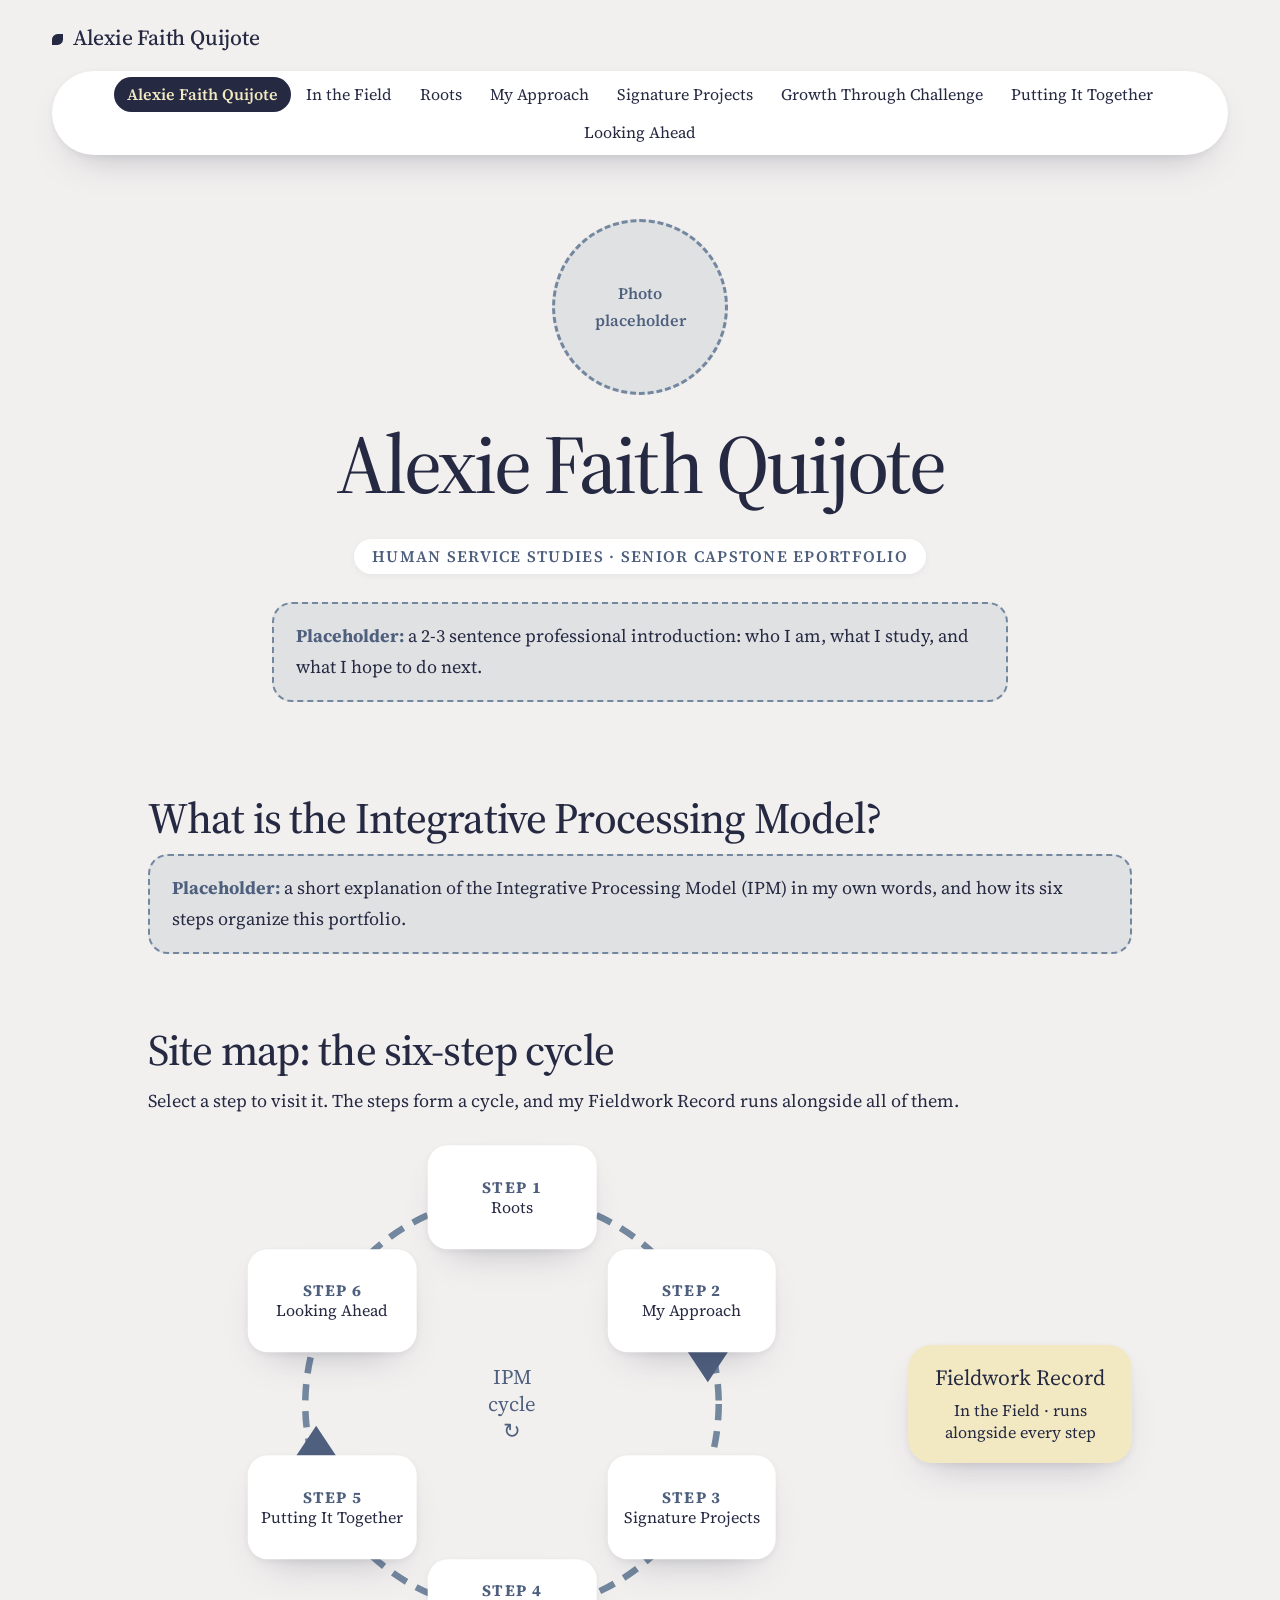
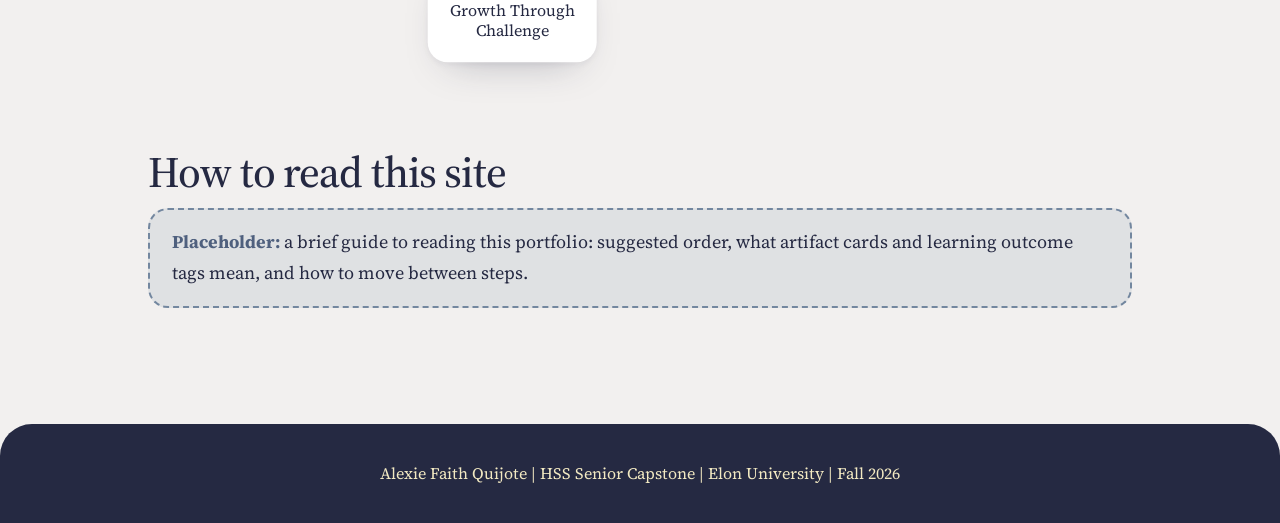
==== index.html @ 91ec7f95 "Add midterm shell for HSS capstone ePortfolio Eight pages with shared nav/footer, placeholders, arti" ====
<!DOCTYPE html>
<html lang="en">
<head>
  <meta charset="utf-8">
  <meta name="viewport" content="width=device-width, initial-scale=1">
  <title>Alexie Faith Quijote</title>
  <meta name="description" content="Senior capstone ePortfolio for Human Service Studies, Elon University.">
  <link rel="preconnect" href="https://fonts.googleapis.com">
  <link rel="preconnect" href="https://fonts.gstatic.com" crossorigin>
  <link href="https://fonts.googleapis.com/css2?family=Source+Serif+4:ital,wght@0,400;0,500;0,600;1,400&amp;display=swap" rel="stylesheet">
  <link rel="stylesheet" href="style.css">
  <script src="script.js"></script>
</head>
<body>
  <a class="skip-link" href="#main">Skip to main content</a>
  <header class="site-header">
    <div class="header-inner">
      <a class="site-name" href="index.html">Alexie Faith Quijote</a>
      <button class="menu-toggle" type="button" aria-expanded="false" aria-controls="main-nav">Menu</button>
      <nav class="main-nav" id="main-nav" aria-label="Main">
        <ul>
        <li><a href="index.html" aria-current="page">Alexie Faith Quijote</a></li>
        <li><a href="fieldwork.html">In the Field</a></li>
        <li><a href="gathering.html">Roots</a></li>
        <li><a href="reflecting.html">My Approach</a></li>
        <li><a href="knowledge.html">Signature Projects</a></li>
        <li><a href="dissonance.html">Growth Through Challenge</a></li>
        <li><a href="learning.html">Putting It Together</a></li>
        <li><a href="plan.html">Looking Ahead</a></li>
        </ul>
      </nav>
    </div>
  </header>

  <main id="main">

  <section class="hero" aria-label="Introduction">
    <div class="photo-placeholder" role="img" aria-label="Placeholder for a professional photo of Alexie Faith Quijote">Photo placeholder</div>
    <div>
      <h1>Alexie Faith Quijote</h1>
      <p class="step-label">Human Service Studies &middot; Senior Capstone ePortfolio</p>
      <div class="placeholder">
  <p><strong>Placeholder:</strong> a 2-3 sentence professional introduction: who I am, what I study, and what I hope to do next.</p>
</div>
    </div>
  </section>

  <section>
    <h2>What is the Integrative Processing Model?</h2>
    <div class="placeholder">
  <p><strong>Placeholder:</strong> a short explanation of the Integrative Processing Model (IPM) in my own words, and how its six steps organize this portfolio.</p>
</div>
  </section>

  <section>
    <h2>Site map: the six-step cycle</h2>
    <p>Select a step to visit it. The steps form a cycle, and my Fieldwork Record runs alongside all of them.</p>
    <div class="sitemap">
      <div class="cycle">
        <svg class="cycle-ring" viewBox="0 0 100 100" aria-hidden="true" focusable="false">
          <circle cx="50" cy="50" r="38" fill="none" stroke="#73879F" stroke-width="1.2" stroke-dasharray="3 2"/>
          <polygon points="86,46 90,40 82,40" fill="#4F607E"/>
          <polygon points="46,88 40,84 40,92" fill="#4F607E" transform="rotate(0)"/>
          <polygon points="14,54 10,60 18,60" fill="#4F607E"/>
        </svg>
        <div class="cycle-center">IPM<br>cycle<br>&#8635;</div>
        <a class="cycle-node n1" href="gathering.html"><b>Step 1</b>Roots</a>
        <a class="cycle-node n2" href="reflecting.html"><b>Step 2</b>My Approach</a>
        <a class="cycle-node n3" href="knowledge.html"><b>Step 3</b>Signature Projects</a>
        <a class="cycle-node n4" href="dissonance.html"><b>Step 4</b>Growth Through Challenge</a>
        <a class="cycle-node n5" href="learning.html"><b>Step 5</b>Putting It Together</a>
        <a class="cycle-node n6" href="plan.html"><b>Step 6</b>Looking Ahead</a>
      </div>
      <a class="fieldwork-node" href="fieldwork.html">Fieldwork Record<span>In the Field &middot; runs alongside every step</span></a>
    </div>
  </section>

  <section>
    <h2>How to read this site</h2>
    <div class="placeholder">
  <p><strong>Placeholder:</strong> a brief guide to reading this portfolio: suggested order, what artifact cards and learning outcome tags mean, and how to move between steps.</p>
</div>
  </section>


  </main>

  <footer class="site-footer">
    <p>Alexie Faith Quijote | HSS Senior Capstone | Elon University | Fall 2026</p>
  </footer>
</body>
</html>
---- style.css ----
/* Alexie Faith Quijote | HSS Senior Capstone ePortfolio
   One shared stylesheet. Palette: navy #252942, cream #F2E9C2, sky #73879F,
   slate #4F607E, paper #F2F0EF. Sky is for borders/decoration only (low text contrast).
   Look: quiet editorial. Big soft serif headlines, lots of air, floating white cards. */

:root {
  --navy: #252942;
  --cream: #F2E9C2;
  --sky: #73879F;
  --slate: #4F607E;
  --paper: #F2F0EF;
  --white: #FFFFFF;
  --muted: rgba(115, 135, 159, 0.14);
  --shadow: 0 18px 40px -22px rgba(37, 41, 66, 0.35), 0 2px 6px rgba(37, 41, 66, 0.06);
  --heading-font: "Source Serif 4", Georgia, "Times New Roman", serif;
  --sub-font: "Source Serif 4", Georgia, "Times New Roman", serif;
  --body-font: "Source Serif 4", Georgia, "Times New Roman", serif;
  --max: 64rem;
  --wide: 76rem;
}

*, *::before, *::after { box-sizing: border-box; }

html { font-size: 100%; -webkit-text-size-adjust: 100%; }

body {
  margin: 0;
  background: var(--paper);
  color: var(--navy);
  font-family: var(--body-font);
  font-size: 1.125rem; /* 18px */
  line-height: 1.7;
  min-height: 100vh;
  display: flex;
  flex-direction: column;
}

h1, h2, h3 {
  font-family: var(--heading-font);
  font-weight: 500;
  line-height: 1.1;
  letter-spacing: -0.02em;
  color: var(--navy);
  margin: 0 0 0.75rem;
}
h1 { font-size: clamp(2.6rem, 8vw, 5.2rem); letter-spacing: -0.035em; }
h2 { font-size: clamp(1.9rem, 4.5vw, 2.7rem); margin-top: 4.5rem; }
h3 { font-size: 1.45rem; letter-spacing: -0.01em; }
p { margin: 0 0 1rem; }
a { color: var(--slate); text-underline-offset: 0.2em; }
a:hover { color: var(--navy); }

/* Keyboard focus */
:focus-visible {
  outline: 3px solid var(--navy);
  outline-offset: 3px;
  border-radius: 6px;
}
.site-footer :focus-visible { outline-color: var(--cream); }

.skip-link {
  position: absolute;
  left: 1rem;
  top: -4rem;
  background: var(--navy);
  color: var(--cream);
  padding: 0.6rem 1rem;
  border-radius: 999px;
  z-index: 100;
  font-weight: 600;
}
.skip-link:focus { top: 0.75rem; }

/* ---------- Header & nav ---------- */
.site-header { background: var(--paper); }
.header-inner {
  max-width: var(--wide);
  margin: 0 auto;
  padding: 1.25rem 1.25rem 0.5rem;
  display: flex;
  flex-wrap: wrap;
  align-items: center;
  justify-content: space-between;
  gap: 0.9rem;
}
.site-name {
  font-family: var(--heading-font);
  font-size: 1.35rem;
  font-weight: 500;
  letter-spacing: -0.01em;
  color: var(--navy);
  text-decoration: none;
}
.site-name::before {
  content: "";
  display: inline-block;
  width: 0.7rem;
  height: 0.7rem;
  margin-right: 0.6rem;
  background: var(--navy);
  border-radius: 50% 0 50% 0;
}
.site-name:hover { color: var(--slate); }

.menu-toggle { display: none; }

.main-nav { flex-basis: 100%; display: flex; justify-content: center; }
.main-nav ul {
  list-style: none;
  margin: 0;
  padding: 0.35rem;
  display: flex;
  flex-wrap: wrap;
  justify-content: center;
  gap: 0.15rem;
  background: var(--white);
  border-radius: 999px;
  box-shadow: var(--shadow);
}
.main-nav a {
  display: block;
  padding: 0.4rem 0.8rem;
  color: var(--navy);
  text-decoration: none;
  font-size: 1rem;
  line-height: 1.4;
  border-radius: 999px;
}
.main-nav a:hover { background: var(--muted); }
.main-nav a[aria-current="page"] {
  background: var(--navy);
  color: var(--cream);
  font-weight: 600;
}

/* Collapse nav behind a Menu button (only when JS is available to open it) */
@media (max-width: 75rem) {
  .main-nav ul { border-radius: 22px; }
  .js .header-inner { flex-wrap: wrap; }
  .js .menu-toggle {
    display: inline-block;
    background: var(--white);
    color: var(--navy);
    border: 0;
    border-radius: 999px;
    box-shadow: var(--shadow);
    padding: 0.5rem 1.2rem;
    font: inherit;
    font-size: 1rem;
    font-weight: 600;
    cursor: pointer;
  }
  .js .main-nav { display: none; }
  .js .main-nav.nav-open { display: block; }
  .js .main-nav ul { flex-direction: column; flex-wrap: nowrap; padding: 0.5rem; }
  .js .main-nav a { border-radius: 14px; padding: 0.7rem 1rem; }
}

/* ---------- Layout ---------- */
main {
  flex: 1;
  width: 100%;
  max-width: var(--max);
  margin: 0 auto;
  padding: 2.5rem 1.25rem 4rem;
}
.page-head {
  text-align: center;
  max-width: 50rem;
  margin: 2.5rem auto 3rem;
}
.step-label {
  display: inline-block;
  font-family: var(--sub-font);
  font-size: 1rem;
  font-weight: 600;
  letter-spacing: 0.08em;
  text-transform: uppercase;
  color: var(--slate);
  background: var(--white);
  border-radius: 999px;
  box-shadow: var(--shadow);
  padding: 0.35rem 1.1rem;
  margin: 1.25rem 0 0;
  line-height: 1.5;
}

.site-footer {
  background: var(--navy);
  color: var(--cream);
  text-align: center;
  padding: 2.25rem 1.25rem;
  font-size: 1rem;
  border-radius: 32px 32px 0 0;
  margin-top: 2rem;
}
.site-footer p { margin: 0; }

/* ---------- Reusable pieces ---------- */

/* Placeholder box */
.placeholder {
  border: 2px dashed var(--sky);
  background: var(--muted);
  border-radius: 20px;
  padding: 1.1rem 1.4rem;
  margin: 0 0 1.25rem;
}
.placeholder p:last-child { margin-bottom: 0; }
.placeholder strong { color: var(--slate); }

/* Learning outcome tag */
.lo-tag {
  display: inline-block;
  background: var(--navy);
  color: var(--cream);
  border-radius: 999px;
  padding: 0.2rem 0.9rem;
  font-size: 1rem;
  font-weight: 600;
  line-height: 1.5;
}

/* Artifact card */
.artifact-card {
  background: var(--white);
  border-radius: 24px;
  box-shadow: var(--shadow);
  padding: 1.6rem 1.75rem 1.9rem;
  margin: 0 0 1.5rem;
}
.artifact-card h3 { margin-bottom: 0.6rem; }
.artifact-card dl { margin: 0; }
.artifact-card dt {
  font-family: var(--sub-font);
  font-size: 1rem;
  font-weight: 600;
  letter-spacing: 0.08em;
  text-transform: uppercase;
  color: var(--slate);
  margin-top: 1.1rem;
}
.artifact-card dd { margin: 0.2rem 0 0; }

/* Early vs. late side-by-side pair */
.pair {
  display: grid;
  grid-template-columns: 1fr;
  gap: 1.5rem;
}
.pair .artifact-card { margin-bottom: 0; }
.pair-label {
  font-family: var(--heading-font);
  font-size: 1.3rem;
  margin: 0 0 0.6rem;
  color: var(--slate);
}
@media (min-width: 48rem) {
  .pair { grid-template-columns: 1fr 1fr; }
}

/* ---------- Buttons ---------- */
.btn {
  display: inline-block;
  background: var(--navy);
  color: var(--cream);
  padding: 0.8rem 1.7rem;
  border-radius: 999px;
  text-decoration: none;
  font-weight: 600;
  box-shadow: var(--shadow);
}
.btn:hover { background: var(--slate); color: var(--white); }

/* ---------- Previous / next ---------- */
.step-nav {
  display: flex;
  flex-wrap: wrap;
  justify-content: space-between;
  gap: 1rem;
  margin-top: 5rem;
}
.step-nav a {
  display: inline-block;
  padding: 0.9rem 1.5rem;
  background: var(--white);
  border-radius: 24px;
  box-shadow: var(--shadow);
  color: var(--navy);
  text-decoration: none;
  font-weight: 600;
  line-height: 1.4;
}
.step-nav a small { font-weight: 400; font-size: 1rem; color: var(--slate); }
.step-nav a:hover { background: var(--navy); color: var(--cream); }
.step-nav a:hover small { color: var(--cream); }
.step-nav .next { margin-left: auto; text-align: right; }

/* ---------- Timeline (gathering.html) ---------- */
.timeline {
  list-style: none;
  margin: 0 0 1.5rem;
  padding: 0 0 0 2.4rem;
  position: relative;
}
.timeline::before {
  content: "";
  position: absolute;
  left: 0.55rem;
  top: 0.6rem;
  bottom: 0.6rem;
  width: 3px;
  background: var(--sky);
  border-radius: 2px;
}
.timeline li { position: relative; margin-bottom: 1.5rem; }
.timeline li::before {
  content: "";
  position: absolute;
  left: -2.3rem;
  top: 0.35rem;
  width: 1.2rem;
  height: 1.2rem;
  background: var(--paper);
  border: 4px solid var(--navy);
  border-radius: 50%;
}
.timeline h3 { margin-bottom: 0.3rem; }

/* ---------- Table (fieldwork.html) ---------- */
.table-scroll {
  overflow-x: auto;
  background: var(--white);
  border-radius: 24px;
  box-shadow: var(--shadow);
  margin-bottom: 1.5rem;
}
.table-scroll table {
  width: 100%;
  min-width: 52rem;
  border-collapse: collapse;
}
.table-scroll caption {
  text-align: left;
  padding: 1rem 1.25rem;
  font-weight: 600;
  color: var(--slate);
}
.table-scroll th,
.table-scroll td {
  border-top: 1px solid rgba(115, 135, 159, 0.45);
  padding: 0.8rem 1rem;
  text-align: left;
  vertical-align: top;
}
.table-scroll thead th {
  background: var(--navy);
  color: var(--cream);
  border-top: 0;
  font-weight: 600;
}
.table-scroll tbody td { height: 3.75rem; }
.table-scroll tfoot th,
.table-scroll tfoot td { background: var(--muted); }
.scroll-hint { font-size: 1rem; color: var(--slate); margin: 0 0 0.75rem; }

/* ---------- Home page ---------- */
.hero {
  display: grid;
  grid-template-columns: 1fr;
  justify-items: center;
  text-align: center;
  gap: 1.5rem;
  max-width: 46rem;
  margin: 1rem auto 0;
}
.hero .step-label { margin-top: 1rem; }
.photo-placeholder {
  width: 11rem;
  height: 11rem;
  border-radius: 50%;
  border: 3px dashed var(--sky);
  background: var(--muted);
  display: flex;
  align-items: center;
  justify-content: center;
  text-align: center;
  padding: 1rem;
  font-size: 1rem;
  color: var(--slate);
  font-weight: 600;
}
.hero .placeholder { text-align: left; margin-top: 1.75rem; }

.sitemap { display: grid; gap: 2rem; align-items: center; }
@media (min-width: 48rem) {
  .sitemap { grid-template-columns: 1fr 14rem; }
}
.cycle {
  position: relative;
  width: 100%;
  max-width: 34rem;
  aspect-ratio: 1 / 1;
  margin: 0 auto;
}
.cycle-ring {
  position: absolute;
  inset: 0;
  width: 100%;
  height: 100%;
}
.cycle-center {
  position: absolute;
  left: 50%;
  top: 50%;
  transform: translate(-50%, -50%);
  text-align: center;
  font-family: var(--heading-font);
  font-size: 1.3rem;
  color: var(--slate);
  line-height: 1.3;
}
.cycle-node {
  position: absolute;
  width: 31%;
  min-height: 19%;
  transform: translate(-50%, -50%);
  display: flex;
  flex-direction: column;
  align-items: center;
  justify-content: center;
  text-align: center;
  background: var(--white);
  color: var(--navy);
  text-decoration: none;
  border-radius: 20px;
  box-shadow: var(--shadow);
  padding: 0.35rem 0.5rem;
  font-size: 1rem;
  line-height: 1.25;
}
.cycle-node b {
  font-size: 1rem;
  letter-spacing: 0.08em;
  text-transform: uppercase;
  color: var(--slate);
}
.cycle-node:hover { background: var(--navy); color: var(--cream); }
.cycle-node:hover b { color: var(--cream); }
.n1 { left: 50%; top: 12%; }
.n2 { left: 83%; top: 31%; }
.n3 { left: 83%; top: 69%; }
.n4 { left: 50%; top: 88%; }
.n5 { left: 17%; top: 69%; }
.n6 { left: 17%; top: 31%; }

.fieldwork-node {
  display: block;
  background: var(--cream);
  color: var(--navy);
  border-radius: 24px;
  box-shadow: var(--shadow);
  padding: 1.25rem;
  text-decoration: none;
  text-align: center;
  font-family: var(--heading-font);
  font-size: 1.35rem;
  line-height: 1.2;
}
.fieldwork-node span {
  display: block;
  font-family: var(--body-font);
  font-size: 1rem;
  margin-top: 0.5rem;
  line-height: 1.4;
}
.fieldwork-node:hover { background: var(--navy); color: var(--cream); }

@media (prefers-reduced-motion: reduce) {
  * { scroll-behavior: auto !important; transition: none !important; animation: none !important; }
}
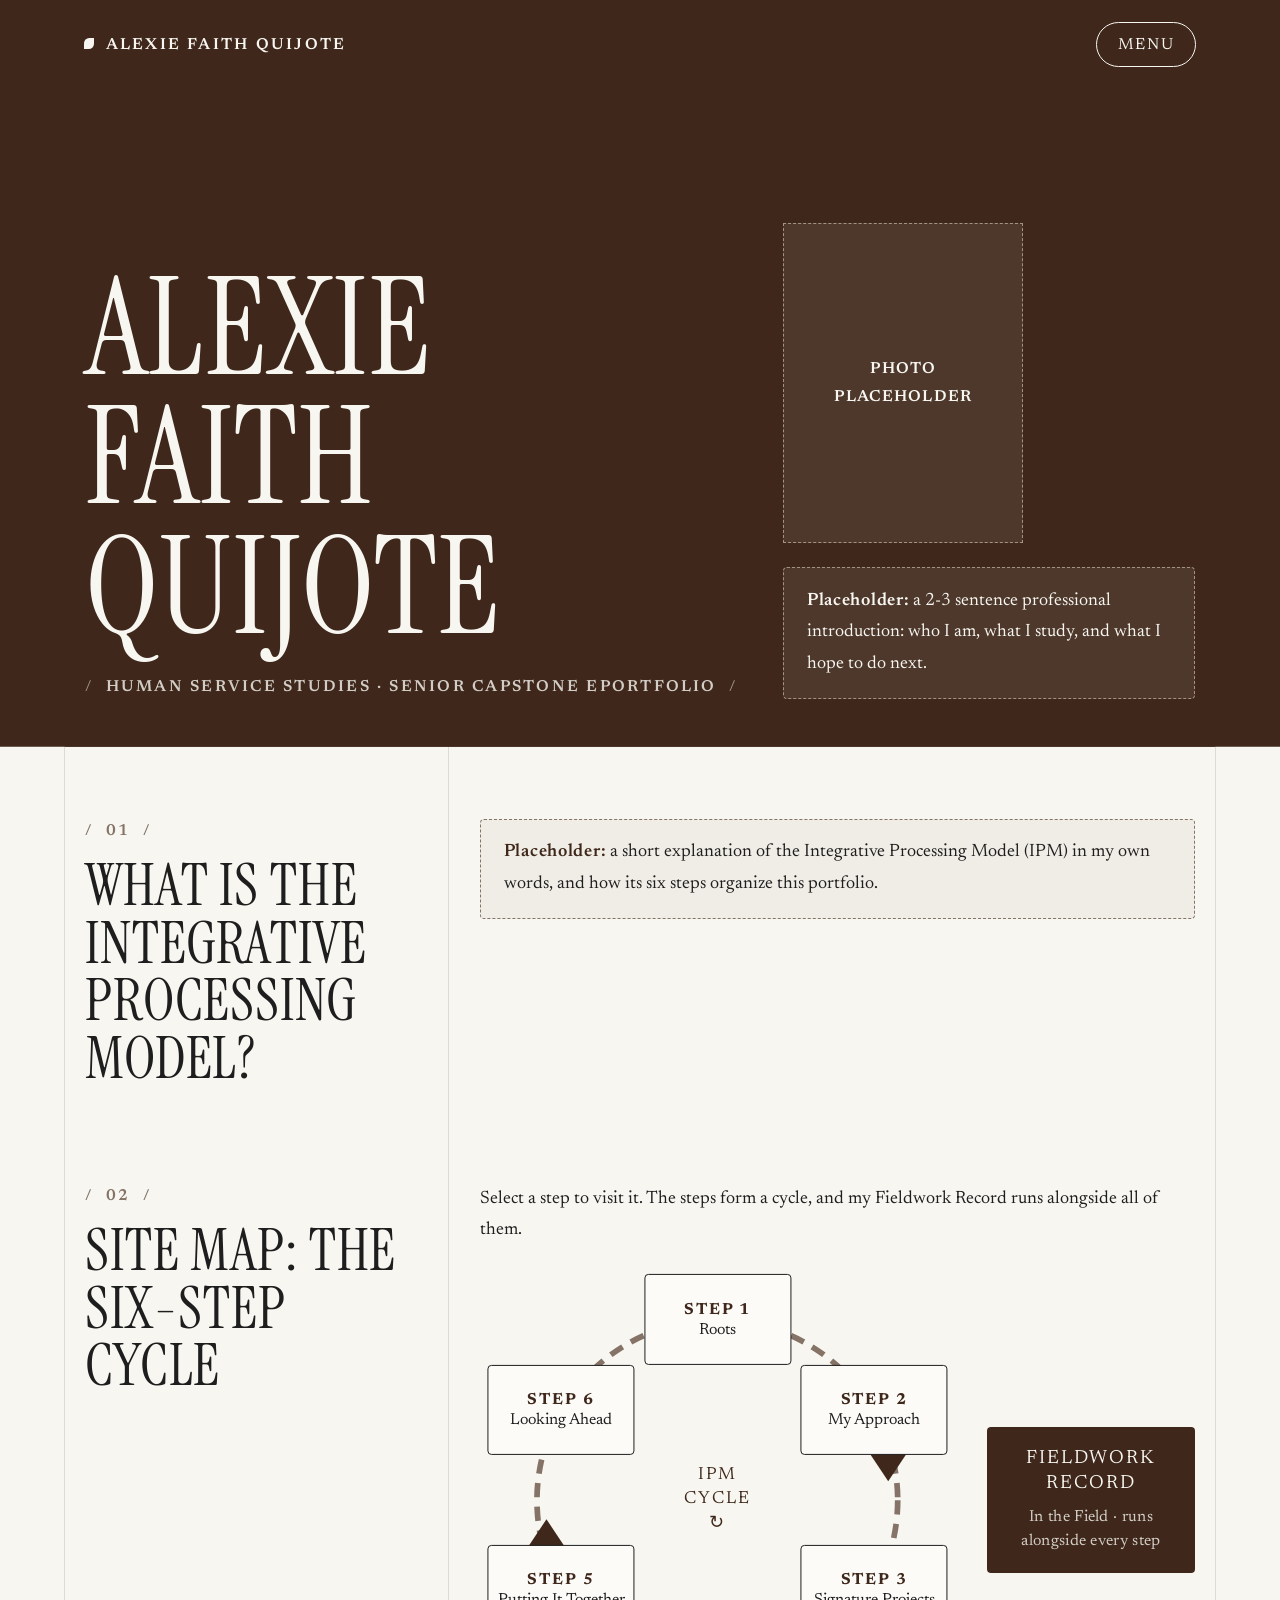
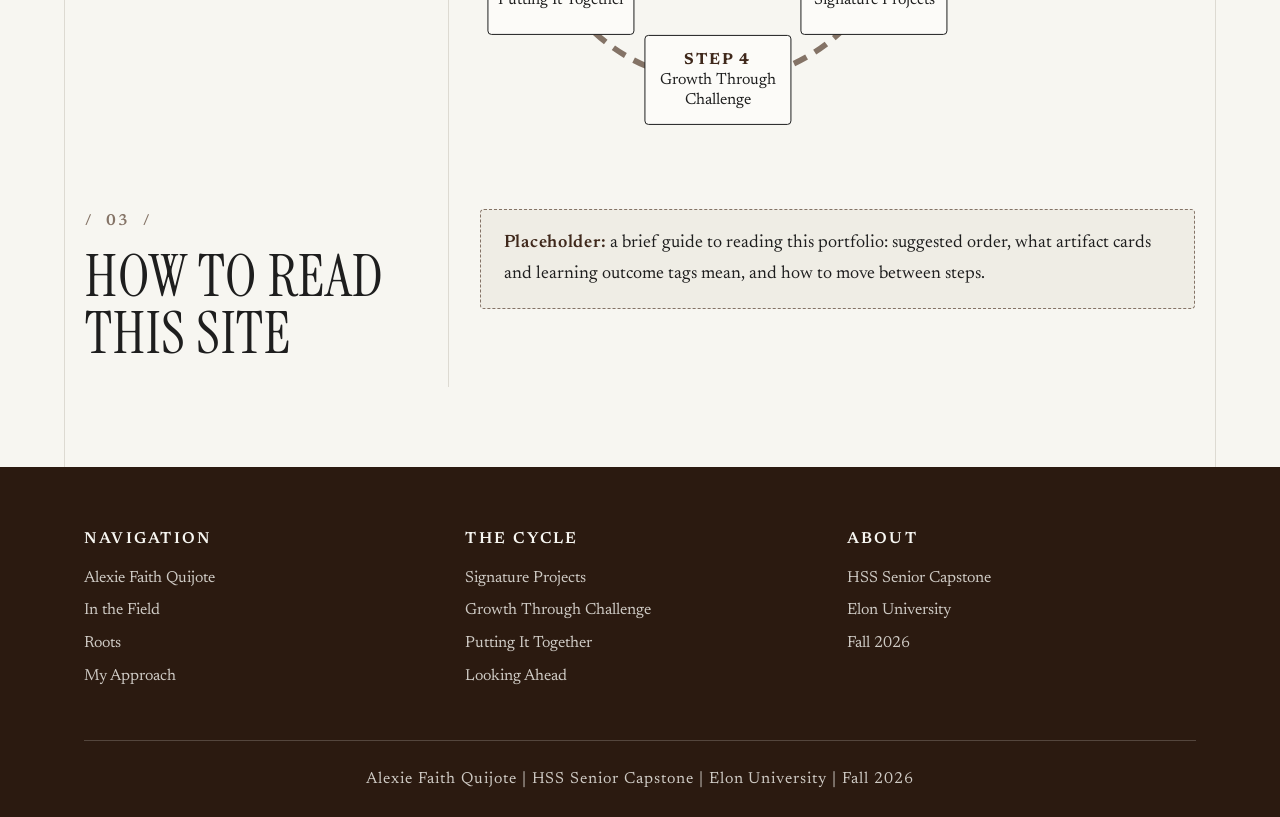
==== commit be0123bd: "Redesign: warm editorial layout, new fonts and color scheme Dark wood title band, hairline three-col" ====
--- a/index.html
+++ b/index.html
@@ -7,7 +7,7 @@
   <meta name="description" content="Senior capstone ePortfolio for Human Service Studies, Elon University.">
   <link rel="preconnect" href="https://fonts.googleapis.com">
   <link rel="preconnect" href="https://fonts.gstatic.com" crossorigin>
-  <link href="https://fonts.googleapis.com/css2?family=Source+Serif+4:ital,wght@0,400;0,500;0,600;1,400&amp;display=swap" rel="stylesheet">
+  <link href="https://fonts.googleapis.com/css2?family=Instrument+Serif&amp;family=Newsreader:ital,opsz,wght@0,6..72,400;0,6..72,600;1,6..72,400&amp;display=swap" rel="stylesheet">
   <link rel="stylesheet" href="style.css">
   <script src="script.js"></script>
 </head>
@@ -35,17 +35,19 @@
   <main id="main">
 
   <section class="hero" aria-label="Introduction">
-    <div class="photo-placeholder" role="img" aria-label="Placeholder for a professional photo of Alexie Faith Quijote">Photo placeholder</div>
-    <div>
+    <div class="hero-main">
       <h1>Alexie Faith Quijote</h1>
       <p class="step-label">Human Service Studies &middot; Senior Capstone ePortfolio</p>
+    </div>
+    <div class="hero-side">
+      <div class="photo-placeholder" role="img" aria-label="Placeholder for a professional photo of Alexie Faith Quijote">Photo placeholder</div>
       <div class="placeholder">
-  <p><strong>Placeholder:</strong> a 2-3 sentence professional introduction: who I am, what I study, and what I hope to do next.</p>
-</div>
+        <p><strong>Placeholder:</strong> a 2-3 sentence professional introduction: who I am, what I study, and what I hope to do next.</p>
+      </div>
     </div>
   </section>
 
-  <section>
+  <section id="ipm">
     <h2>What is the Integrative Processing Model?</h2>
     <div class="placeholder">
   <p><strong>Placeholder:</strong> a short explanation of the Integrative Processing Model (IPM) in my own words, and how its six steps organize this portfolio.</p>
@@ -86,7 +88,37 @@
   </main>
 
   <footer class="site-footer">
-    <p>Alexie Faith Quijote | HSS Senior Capstone | Elon University | Fall 2026</p>
+    <div class="footer-inner">
+      <div class="footer-cols">
+        <nav aria-label="Footer: portfolio pages">
+          <h2>Navigation</h2>
+          <ul>
+          <li><a href="index.html">Alexie Faith Quijote</a></li>
+          <li><a href="fieldwork.html">In the Field</a></li>
+          <li><a href="gathering.html">Roots</a></li>
+          <li><a href="reflecting.html">My Approach</a></li>
+          </ul>
+        </nav>
+        <nav aria-label="Footer: more pages">
+          <h2>The cycle</h2>
+          <ul>
+          <li><a href="knowledge.html">Signature Projects</a></li>
+          <li><a href="dissonance.html">Growth Through Challenge</a></li>
+          <li><a href="learning.html">Putting It Together</a></li>
+          <li><a href="plan.html">Looking Ahead</a></li>
+          </ul>
+        </nav>
+        <div>
+          <h2>About</h2>
+          <ul>
+            <li>HSS Senior Capstone</li>
+            <li>Elon University</li>
+            <li>Fall 2026</li>
+          </ul>
+        </div>
+      </div>
+      <p class="footer-line">Alexie Faith Quijote | HSS Senior Capstone | Elon University | Fall 2026</p>
+    </div>
   </footer>
 </body>
 </html>
--- a/style.css
+++ b/style.css
@@ -1,35 +1,46 @@
 /* Alexie Faith Quijote | HSS Senior Capstone ePortfolio
-   One shared stylesheet. Palette: navy #252942, cream #F2E9C2, sky #73879F,
-   slate #4F607E, paper #F2F0EF. Sky is for borders/decoration only (low text contrast).
-   Look: quiet editorial. Big soft serif headlines, lots of air, floating white cards. */
+   One shared stylesheet.
+   Design reference: the user's "Kanso" luxury editorial shot.
+   Palette (sampled from it): warm off-white #F7F6F1, ink #1E1E1E, deep wood #3F281B,
+   taupe #847366, stone #A29384, hairlines #DDDAD2. Stone/taupe are decoration only;
+   text uses ink, wood or --muted.
+   Layout language: dark wood top band with a huge left-aligned title, a three-column
+   hairline grid (heading in the left column, content in the right two), "/ LABEL /"
+   captions, hairline key/value rows, thin outlined buttons, dark footer with link
+   columns. Motion is CSS-only (no JavaScript for animation). */
 
 :root {
-  --navy: #252942;
-  --cream: #F2E9C2;
-  --sky: #73879F;
-  --slate: #4F607E;
-  --paper: #F2F0EF;
-  --white: #FFFFFF;
-  --muted: rgba(115, 135, 159, 0.14);
-  --shadow: 0 18px 40px -22px rgba(37, 41, 66, 0.35), 0 2px 6px rgba(37, 41, 66, 0.06);
-  --heading-font: "Source Serif 4", Georgia, "Times New Roman", serif;
-  --sub-font: "Source Serif 4", Georgia, "Times New Roman", serif;
-  --body-font: "Source Serif 4", Georgia, "Times New Roman", serif;
-  --max: 64rem;
-  --wide: 76rem;
+  --paper: #F7F6F1;
+  --paper-2: #EFEDE5;       /* placeholders, hovers */
+  --paper-3: #FCFBF8;       /* menu panel, table */
+  --ink: #1E1E1E;
+  --wood: #3F281B;
+  --wood-deep: #2B1A10;
+  --taupe: #847366;
+  --stone: #A29384;
+  --line: #DDDAD2;
+  --muted: #5E5247;         /* ~7:1 on paper */
+  --on-dark: #F7F6F1;
+  --on-dark-muted: rgba(247, 246, 241, 0.8);
+  --font: "Newsreader", Georgia, "Times New Roman", serif;
+  --heading-font: "Instrument Serif", Georgia, "Times New Roman", serif;
+  --ease: cubic-bezier(0.2, 0.7, 0.2, 1);
+  --max: 72rem;
+  --pad: 1.25rem;
 }
 
 *, *::before, *::after { box-sizing: border-box; }
 
-html { font-size: 100%; -webkit-text-size-adjust: 100%; }
+html { font-size: 100%; -webkit-text-size-adjust: 100%; scroll-behavior: smooth; background: var(--wood-deep); }
 
 body {
   margin: 0;
   background: var(--paper);
-  color: var(--navy);
-  font-family: var(--body-font);
+  color: var(--ink);
+  font-family: var(--font);
   font-size: 1.125rem; /* 18px */
-  line-height: 1.7;
+  font-weight: 400;
+  line-height: 1.75;
   min-height: 100vh;
   display: flex;
   flex-direction: column;
@@ -37,46 +48,69 @@
 
 h1, h2, h3 {
   font-family: var(--heading-font);
-  font-weight: 500;
-  line-height: 1.1;
-  letter-spacing: -0.02em;
-  color: var(--navy);
-  margin: 0 0 0.75rem;
-}
-h1 { font-size: clamp(2.6rem, 8vw, 5.2rem); letter-spacing: -0.035em; }
-h2 { font-size: clamp(1.9rem, 4.5vw, 2.7rem); margin-top: 4.5rem; }
-h3 { font-size: 1.45rem; letter-spacing: -0.01em; }
+  font-weight: 400;
+  text-transform: uppercase;
+  color: var(--ink);
+  line-height: 1.05;
+  letter-spacing: 0.015em;
+  margin: 0 0 0.9rem;
+  overflow-wrap: anywhere;
+}
+h1 { font-size: clamp(3.2rem, 11vw, 8.5rem); letter-spacing: 0.01em; line-height: 0.95; }
+h2 { font-size: clamp(2.2rem, 5vw, 3.6rem); line-height: 1; }
+h3 { font-size: 1.5rem; letter-spacing: 0.06em; line-height: 1.2; }
 p { margin: 0 0 1rem; }
-a { color: var(--slate); text-underline-offset: 0.2em; }
-a:hover { color: var(--navy); }
+a { color: var(--ink); text-underline-offset: 0.2em; text-decoration-thickness: 1px; }
+a:hover { color: var(--wood); text-decoration-thickness: 2px; }
+strong { font-weight: 600; }
+
+/* "/ LABEL /" caption style, shared */
+.step-label,
+.pair-label,
+main > section:not(.hero) > h2::before {
+  font-family: var(--font);
+  font-size: 1rem;
+  font-weight: 600;
+  letter-spacing: 0.14em;
+  text-transform: uppercase;
+  line-height: 1.5;
+}
 
 /* Keyboard focus */
 :focus-visible {
-  outline: 3px solid var(--navy);
+  outline: 3px solid var(--wood);
   outline-offset: 3px;
-  border-radius: 6px;
-}
-.site-footer :focus-visible { outline-color: var(--cream); }
+  border-radius: 4px;
+}
+.site-header :focus-visible,
+.site-footer :focus-visible,
+.page-head :focus-visible,
+.hero :focus-visible { outline-color: var(--on-dark); }
 
 .skip-link {
   position: absolute;
   left: 1rem;
   top: -4rem;
-  background: var(--navy);
-  color: var(--cream);
+  background: var(--ink);
+  color: var(--paper);
   padding: 0.6rem 1rem;
-  border-radius: 999px;
-  z-index: 100;
+  z-index: 200;
   font-weight: 600;
 }
 .skip-link:focus { top: 0.75rem; }
 
-/* ---------- Header & nav ---------- */
-.site-header { background: var(--paper); }
+/* ---------- Header & nav (sits on the dark top band) ---------- */
+.site-header {
+  position: relative;
+  z-index: 50;
+  background: var(--wood);
+  color: var(--on-dark);
+}
 .header-inner {
-  max-width: var(--wide);
+  position: relative;
+  max-width: var(--max);
   margin: 0 auto;
-  padding: 1.25rem 1.25rem 0.5rem;
+  padding: 1.4rem var(--pad) 0.5rem;
   display: flex;
   flex-wrap: wrap;
   align-items: center;
@@ -84,163 +118,278 @@
   gap: 0.9rem;
 }
 .site-name {
-  font-family: var(--heading-font);
-  font-size: 1.35rem;
-  font-weight: 500;
-  letter-spacing: -0.01em;
-  color: var(--navy);
+  font-size: 1rem;
+  font-weight: 600;
+  letter-spacing: 0.14em;
+  text-transform: uppercase;
+  color: var(--on-dark);
   text-decoration: none;
 }
 .site-name::before {
   content: "";
   display: inline-block;
-  width: 0.7rem;
-  height: 0.7rem;
-  margin-right: 0.6rem;
-  background: var(--navy);
+  width: 0.65rem;
+  height: 0.65rem;
+  margin-right: 0.7rem;
+  background: var(--on-dark);
   border-radius: 50% 0 50% 0;
 }
-.site-name:hover { color: var(--slate); }
+.site-name:hover { color: #fff; text-decoration: none; }
+@media (max-width: 30rem) {
+  .site-name { letter-spacing: 0.06em; }
+  .site-name::before { margin-right: 0.5rem; }
+}
 
 .menu-toggle { display: none; }
 
-.main-nav { flex-basis: 100%; display: flex; justify-content: center; }
+/* Without JavaScript: a plain row of links that wraps */
+.main-nav { flex-basis: 100%; }
 .main-nav ul {
   list-style: none;
   margin: 0;
-  padding: 0.35rem;
+  padding: 0;
   display: flex;
   flex-wrap: wrap;
-  justify-content: center;
-  gap: 0.15rem;
-  background: var(--white);
-  border-radius: 999px;
-  box-shadow: var(--shadow);
+  gap: 0.25rem 1.4rem;
 }
 .main-nav a {
   display: block;
-  padding: 0.4rem 0.8rem;
-  color: var(--navy);
+  padding: 0.35rem 0;
+  color: var(--on-dark);
   text-decoration: none;
   font-size: 1rem;
   line-height: 1.4;
+}
+.main-nav a:hover { color: #fff; text-decoration: underline; }
+.main-nav a[aria-current="page"] { font-weight: 600; text-decoration: underline; }
+
+/* With JavaScript: a Menu button opens a dropdown panel (all screen sizes) */
+.js .menu-toggle {
+  display: inline-block;
+  background: transparent;
+  color: var(--on-dark);
+  border: 1px solid var(--on-dark);
   border-radius: 999px;
-}
-.main-nav a:hover { background: var(--muted); }
-.main-nav a[aria-current="page"] {
-  background: var(--navy);
-  color: var(--cream);
-  font-weight: 600;
-}
-
-/* Collapse nav behind a Menu button (only when JS is available to open it) */
-@media (max-width: 75rem) {
-  .main-nav ul { border-radius: 22px; }
-  .js .header-inner { flex-wrap: wrap; }
-  .js .menu-toggle {
-    display: inline-block;
-    background: var(--white);
-    color: var(--navy);
-    border: 0;
-    border-radius: 999px;
-    box-shadow: var(--shadow);
-    padding: 0.5rem 1.2rem;
-    font: inherit;
-    font-size: 1rem;
-    font-weight: 600;
-    cursor: pointer;
-  }
-  .js .main-nav { display: none; }
-  .js .main-nav.nav-open { display: block; }
-  .js .main-nav ul { flex-direction: column; flex-wrap: nowrap; padding: 0.5rem; }
-  .js .main-nav a { border-radius: 14px; padding: 0.7rem 1rem; }
-}
-
-/* ---------- Layout ---------- */
+  padding: 0.45rem 1.3rem;
+  font: inherit;
+  font-size: 1rem;
+  letter-spacing: 0.1em;
+  text-transform: uppercase;
+  cursor: pointer;
+  transition: background 0.3s var(--ease), color 0.3s var(--ease);
+}
+.js .menu-toggle:hover,
+.js .menu-toggle[aria-expanded="true"] { background: var(--on-dark); color: var(--wood); }
+
+.js .main-nav {
+  display: none;
+  position: absolute;
+  right: var(--pad);
+  top: calc(100% + 0.35rem);
+  width: min(23rem, calc(100% - 2.5rem));
+  flex-basis: auto;
+  background: var(--paper-3);
+  border: 1px solid var(--ink);
+  border-radius: 4px;
+  box-shadow: 0 30px 60px -25px rgba(30, 30, 30, 0.55);
+  padding: 0.5rem;
+}
+.js .main-nav.nav-open { display: block; animation: drop 0.35s var(--ease) both; }
+.js .main-nav ul { flex-direction: column; flex-wrap: nowrap; gap: 0; }
+.js .main-nav a {
+  padding: 0.7rem 1rem;
+  color: var(--ink);
+  letter-spacing: 0.08em;
+  text-transform: uppercase;
+  font-size: 1rem;
+  text-decoration: none;
+  transition: background 0.25s var(--ease), padding-left 0.25s var(--ease);
+}
+.js .main-nav a:hover { background: var(--paper-2); padding-left: 1.4rem; text-decoration: none; color: var(--ink); }
+.js .main-nav a[aria-current="page"] { background: var(--ink); color: var(--paper); font-weight: 600; text-decoration: none; }
+.js .main-nav :focus-visible { outline-color: var(--wood); }
+
+/* ---------- Page layout ---------- */
 main {
   flex: 1;
   width: 100%;
   max-width: var(--max);
   margin: 0 auto;
-  padding: 2.5rem 1.25rem 4rem;
+  padding: 0 0 5rem;
+  border-inline: 1px solid var(--line);
+}
+@media (max-width: 75rem) {
+  main { border-inline: 0; }
+}
+
+/* Dark top band with a huge left-aligned title, like "KUMO // HOTEL" */
+.page-head,
+.hero {
+  position: relative;
+  color: var(--on-dark);
+  background: var(--wood);
+  /* full-bleed background */
+  box-shadow: 0 0 0 100vmax var(--wood);
+  clip-path: inset(0 -100vmax);
 }
 .page-head {
-  text-align: center;
-  max-width: 50rem;
-  margin: 2.5rem auto 3rem;
-}
+  min-height: clamp(18rem, 52vh, 30rem);
+  display: flex;
+  flex-direction: column;
+  justify-content: flex-end;
+  padding: 4rem var(--pad) 3rem;
+  margin: 0;
+}
+.page-head h1 { color: var(--on-dark); margin: 0; }
+/* Step label: a "/ LABEL /" caption under the title */
 .step-label {
-  display: inline-block;
-  font-family: var(--sub-font);
-  font-size: 1rem;
-  font-weight: 600;
-  letter-spacing: 0.08em;
-  text-transform: uppercase;
-  color: var(--slate);
-  background: var(--white);
-  border-radius: 999px;
-  box-shadow: var(--shadow);
-  padding: 0.35rem 1.1rem;
-  margin: 1.25rem 0 0;
-  line-height: 1.5;
-}
-
+  display: block;
+  color: var(--on-dark-muted);
+  margin: 1.5rem 0 0;
+}
+.step-label::before { content: "/\00a0\00a0"; color: var(--stone); font-weight: 400; }
+.step-label::after { content: "\00a0\00a0/"; color: var(--stone); font-weight: 400; }
+
+/* Loose paragraphs placed directly in main (e.g. the sample tag on plan.html) */
+main > p { padding: 2rem var(--pad) 0; margin: 0; }
+
+/* Sections: heading (with a "/ 01 /" caption) in the left column, content in the right two,
+   with a hairline between the columns */
+main { counter-reset: sec; }
+main > section:not(.hero) {
+  display: grid;
+  grid-template-columns: 1fr;
+  padding: 4.5rem var(--pad) 0;
+}
+main > section:not(.hero) > h2 { margin: 0 0 1.5rem; }
+main > section:not(.hero) > h2::before {
+  counter-increment: sec;
+  content: "/\00a0\00a0" counter(sec, decimal-leading-zero) "\00a0\00a0/";
+  display: block;
+  color: var(--taupe);
+  margin-bottom: 0.9rem;
+  letter-spacing: 0.14em;
+}
+@media (min-width: 56rem) {
+  main > section:not(.hero):not(.wide) {
+    grid-template-columns: minmax(0, 1fr) minmax(0, 2fr);
+    padding-inline: 0;
+    background: linear-gradient(var(--line), var(--line)) 33.3333% 0 / 1px 100% no-repeat;
+  }
+  main > section:not(.hero):not(.wide) > h2 {
+    grid-column: 1;
+    grid-row: 1 / span 20;
+    padding: 0 2rem 0 var(--pad);
+    align-self: start;
+    position: sticky;
+    top: 1.5rem;
+  }
+  main > section:not(.hero):not(.wide) > *:not(h2) {
+    grid-column: 2;
+    margin-left: 2rem;
+    margin-right: var(--pad);
+    min-width: 0;
+  }
+}
+main > section.wide { padding-top: 4.5rem; }
+main > section.wide > h2 { margin-bottom: 1.5rem; }
+main > section.wide > *:not(h2) { min-width: 0; }
+
+/* ---------- Footer: link columns ---------- */
 .site-footer {
-  background: var(--navy);
-  color: var(--cream);
-  text-align: center;
-  padding: 2.25rem 1.25rem;
-  font-size: 1rem;
-  border-radius: 32px 32px 0 0;
-  margin-top: 2rem;
-}
-.site-footer p { margin: 0; }
+  background: var(--wood-deep);
+  color: var(--on-dark-muted);
+  font-size: 1rem;
+  overflow: hidden;
+}
+.footer-inner {
+  max-width: var(--max);
+  margin: 0 auto;
+  padding: 4rem var(--pad) 1.5rem;
+}
+.footer-cols {
+  display: grid;
+  grid-template-columns: 1fr;
+  gap: 2rem;
+  padding-bottom: 3rem;
+  border-bottom: 1px solid rgba(247, 246, 241, 0.2);
+}
+@media (min-width: 48rem) {
+  .footer-cols { grid-template-columns: repeat(3, 1fr); }
+}
+.footer-cols h2 {
+  font-family: var(--font);
+  font-size: 1rem;
+  font-weight: 600;
+  letter-spacing: 0.14em;
+  color: var(--on-dark);
+  margin: 0 0 0.9rem;
+}
+.footer-cols ul { list-style: none; margin: 0; padding: 0; }
+.footer-cols li { padding: 0.15rem 0; }
+.footer-cols a { color: var(--on-dark-muted); text-decoration: none; display: inline-block; }
+.footer-cols a:hover { color: #fff; text-decoration: underline; }
+.footer-line { margin: 1.5rem 0 0; letter-spacing: 0.06em; text-align: center; }
+
+/* Images: always fit their column; the home photo fills its frame */
+img { display: block; max-width: 100%; height: auto; }
+.artifact-card img { margin: 0 0 1rem; border-radius: 4px; }
+.hero-side img { width: min(100%, 15rem); aspect-ratio: 3 / 4; object-fit: cover; }
 
 /* ---------- Reusable pieces ---------- */
 
 /* Placeholder box */
 .placeholder {
-  border: 2px dashed var(--sky);
-  background: var(--muted);
-  border-radius: 20px;
+  border: 1px dashed var(--taupe);
+  background: var(--paper-2);
+  border-radius: 4px;
   padding: 1.1rem 1.4rem;
   margin: 0 0 1.25rem;
 }
 .placeholder p:last-child { margin-bottom: 0; }
-.placeholder strong { color: var(--slate); }
+.placeholder strong { color: var(--wood); letter-spacing: 0.04em; }
 
 /* Learning outcome tag */
 .lo-tag {
   display: inline-block;
-  background: var(--navy);
-  color: var(--cream);
+  background: var(--wood);
+  color: var(--on-dark);
   border-radius: 999px;
-  padding: 0.2rem 0.9rem;
+  padding: 0.2rem 0.95rem;
   font-size: 1rem;
   font-weight: 600;
   line-height: 1.5;
 }
 
-/* Artifact card */
+/* Artifact card: open hairlines, with the four parts as key/value rows */
 .artifact-card {
-  background: var(--white);
-  border-radius: 24px;
-  box-shadow: var(--shadow);
-  padding: 1.6rem 1.75rem 1.9rem;
-  margin: 0 0 1.5rem;
-}
-.artifact-card h3 { margin-bottom: 0.6rem; }
+  container-type: inline-size;
+  background: transparent;
+  border-top: 1px solid var(--ink);
+  border-bottom: 1px solid var(--ink);
+  padding: 1.5rem 0 0.5rem;
+  margin: 0 0 1.75rem;
+  transition: background 0.4s var(--ease), padding 0.4s var(--ease);
+}
+.artifact-card:hover { background: var(--paper-2); padding-inline: 1rem; }
+.artifact-card h3 { margin-bottom: 0.75rem; }
 .artifact-card dl { margin: 0; }
 .artifact-card dt {
-  font-family: var(--sub-font);
-  font-size: 1rem;
-  font-weight: 600;
-  letter-spacing: 0.08em;
-  text-transform: uppercase;
-  color: var(--slate);
-  margin-top: 1.1rem;
-}
-.artifact-card dd { margin: 0.2rem 0 0; }
+  font-size: 1rem;
+  font-weight: 600;
+  letter-spacing: 0.12em;
+  text-transform: uppercase;
+  color: var(--wood);
+  margin-top: 1rem;
+  padding-top: 1rem;
+  border-top: 1px solid var(--line);
+}
+.artifact-card dd { margin: 0.25rem 0 1rem; color: var(--muted); }
+@container (min-width: 32rem) {
+  .artifact-card dl { display: grid; grid-template-columns: 10rem 1fr; }
+  .artifact-card dt { margin-top: 0; padding-top: 1rem; }
+  .artifact-card dd { margin: 0; padding: 1rem 0; border-top: 1px solid var(--line); }
+}
 
 /* Early vs. late side-by-side pair */
 .pair {
@@ -250,51 +399,76 @@
 }
 .pair .artifact-card { margin-bottom: 0; }
 .pair-label {
-  font-family: var(--heading-font);
-  font-size: 1.3rem;
-  margin: 0 0 0.6rem;
-  color: var(--slate);
-}
+  color: var(--muted);
+  margin: 0 0 0.7rem;
+}
+.pair-label::before,
+.pair-label::after { content: "/"; color: var(--taupe); font-weight: 400; margin: 0 0.6rem; }
+.pair-label::before { margin-left: 0; }
 @media (min-width: 48rem) {
   .pair { grid-template-columns: 1fr 1fr; }
 }
 
-/* ---------- Buttons ---------- */
+/* ---------- Buttons: thin outlined pills ---------- */
 .btn {
   display: inline-block;
-  background: var(--navy);
-  color: var(--cream);
-  padding: 0.8rem 1.7rem;
+  background: transparent;
+  color: var(--ink);
+  padding: 0.8rem 1.9rem;
+  border: 1px solid var(--ink);
   border-radius: 999px;
   text-decoration: none;
   font-weight: 600;
-  box-shadow: var(--shadow);
-}
-.btn:hover { background: var(--slate); color: var(--white); }
-
-/* ---------- Previous / next ---------- */
+  letter-spacing: 0.1em;
+  text-transform: uppercase;
+  font-size: 1rem;
+  transition: background 0.35s var(--ease), color 0.35s var(--ease), transform 0.35s var(--ease);
+}
+.btn::after { content: "\00a0\2197"; }
+.btn:hover { background: var(--ink); color: var(--paper); transform: translateY(-2px); text-decoration: none; }
+
+/* ---------- Previous / next: big "more from the studio" blocks ---------- */
 .step-nav {
-  display: flex;
-  flex-wrap: wrap;
-  justify-content: space-between;
-  gap: 1rem;
-  margin-top: 5rem;
+  display: grid;
+  grid-template-columns: 1fr;
+  margin: 5rem 0 0;
+  padding: 0;
+  border-top: 1px solid var(--ink);
+  border-bottom: 1px solid var(--ink);
+}
+@media (min-width: 48rem) {
+  .step-nav { grid-template-columns: 1fr 1fr; }
 }
 .step-nav a {
-  display: inline-block;
-  padding: 0.9rem 1.5rem;
-  background: var(--white);
-  border-radius: 24px;
-  box-shadow: var(--shadow);
-  color: var(--navy);
+  display: block;
+  padding: 2rem var(--pad) 2.25rem;
+  color: var(--ink);
   text-decoration: none;
-  font-weight: 600;
-  line-height: 1.4;
-}
-.step-nav a small { font-weight: 400; font-size: 1rem; color: var(--slate); }
-.step-nav a:hover { background: var(--navy); color: var(--cream); }
-.step-nav a:hover small { color: var(--cream); }
-.step-nav .next { margin-left: auto; text-align: right; }
+  font-size: 1rem;
+  font-weight: 600;
+  letter-spacing: 0.14em;
+  text-transform: uppercase;
+  line-height: 1.5;
+  transition: background 0.4s var(--ease), color 0.4s var(--ease);
+}
+.step-nav a + a { border-top: 1px solid var(--line); }
+@media (min-width: 48rem) {
+  .step-nav a + a { border-top: 0; border-left: 1px solid var(--line); }
+  .step-nav .next:only-child { grid-column: 2; }
+}
+.step-nav a small {
+  display: block;
+  margin-top: 0.8rem;
+  font-family: var(--heading-font);
+  font-size: clamp(1.6rem, 3.2vw, 2.3rem);
+  font-weight: 400;
+  letter-spacing: 0.015em;
+  line-height: 1.05;
+  color: var(--ink);
+}
+.step-nav a:hover { background: var(--ink); color: var(--paper); }
+.step-nav a:hover small { color: var(--paper); }
+.step-nav .next { text-align: right; }
 
 /* ---------- Timeline (gathering.html) ---------- */
 .timeline {
@@ -309,20 +483,19 @@
   left: 0.55rem;
   top: 0.6rem;
   bottom: 0.6rem;
-  width: 3px;
-  background: var(--sky);
-  border-radius: 2px;
-}
-.timeline li { position: relative; margin-bottom: 1.5rem; }
+  width: 1px;
+  background: var(--taupe);
+}
+.timeline li { position: relative; margin-bottom: 1.75rem; }
 .timeline li::before {
   content: "";
   position: absolute;
   left: -2.3rem;
-  top: 0.35rem;
+  top: 0.3rem;
   width: 1.2rem;
   height: 1.2rem;
   background: var(--paper);
-  border: 4px solid var(--navy);
+  border: 2px solid var(--wood);
   border-radius: 50%;
 }
 .timeline h3 { margin-bottom: 0.3rem; }
@@ -330,9 +503,9 @@
 /* ---------- Table (fieldwork.html) ---------- */
 .table-scroll {
   overflow-x: auto;
-  background: var(--white);
-  border-radius: 24px;
-  box-shadow: var(--shadow);
+  background: var(--paper-3);
+  border: 1px solid var(--ink);
+  border-radius: 4px;
   margin-bottom: 1.5rem;
 }
 .table-scroll table {
@@ -344,57 +517,71 @@
   text-align: left;
   padding: 1rem 1.25rem;
   font-weight: 600;
-  color: var(--slate);
+  color: var(--muted);
 }
 .table-scroll th,
 .table-scroll td {
-  border-top: 1px solid rgba(115, 135, 159, 0.45);
-  padding: 0.8rem 1rem;
+  border-top: 1px solid var(--line);
+  padding: 0.85rem 1rem;
   text-align: left;
   vertical-align: top;
 }
 .table-scroll thead th {
-  background: var(--navy);
-  color: var(--cream);
+  background: var(--ink);
+  color: var(--paper);
   border-top: 0;
   font-weight: 600;
+  letter-spacing: 0.04em;
 }
 .table-scroll tbody td { height: 3.75rem; }
 .table-scroll tfoot th,
-.table-scroll tfoot td { background: var(--muted); }
-.scroll-hint { font-size: 1rem; color: var(--slate); margin: 0 0 0.75rem; }
-
-/* ---------- Home page ---------- */
+.table-scroll tfoot td { background: var(--paper-2); color: var(--wood); }
+.scroll-hint { font-size: 1rem; color: var(--muted); margin: 0 0 0.75rem; }
+
+/* ---------- Home page hero ---------- */
 .hero {
   display: grid;
   grid-template-columns: 1fr;
-  justify-items: center;
-  text-align: center;
-  gap: 1.5rem;
-  max-width: 46rem;
-  margin: 1rem auto 0;
-}
-.hero .step-label { margin-top: 1rem; }
+  gap: 2.5rem;
+  align-content: end;
+  min-height: clamp(26rem, 78vh, 42rem);
+  padding: 4rem var(--pad) 3rem;
+  margin: 0;
+}
+@media (min-width: 56rem) {
+  .hero { grid-template-columns: 1.6fr 1fr; align-items: end; }
+}
+.hero h1 { color: var(--on-dark); margin: 0; }
+.hero .step-label { margin-top: 1.5rem; }
+.hero-side { display: grid; gap: 1.5rem; justify-items: start; }
+.hero .placeholder {
+  margin: 0;
+  background: rgba(247, 246, 241, 0.08);
+  border-color: var(--stone);
+  color: var(--on-dark);
+}
+.hero .placeholder strong { color: var(--on-dark); }
 .photo-placeholder {
-  width: 11rem;
-  height: 11rem;
-  border-radius: 50%;
-  border: 3px dashed var(--sky);
-  background: var(--muted);
+  width: min(100%, 15rem);
+  aspect-ratio: 3 / 4;
+  border: 1px dashed var(--stone);
+  background: rgba(247, 246, 241, 0.08);
   display: flex;
   align-items: center;
   justify-content: center;
   text-align: center;
   padding: 1rem;
   font-size: 1rem;
-  color: var(--slate);
-  font-weight: 600;
-}
-.hero .placeholder { text-align: left; margin-top: 1.75rem; }
+  color: var(--on-dark);
+  font-weight: 600;
+  letter-spacing: 0.08em;
+  text-transform: uppercase;
+}
+
 
 .sitemap { display: grid; gap: 2rem; align-items: center; }
-@media (min-width: 48rem) {
-  .sitemap { grid-template-columns: 1fr 14rem; }
+@media (min-width: 40rem) {
+  .sitemap { grid-template-columns: 1fr 13rem; }
 }
 .cycle {
   position: relative;
@@ -409,16 +596,19 @@
   width: 100%;
   height: 100%;
 }
+.cycle-ring circle { stroke: var(--taupe); }
+.cycle-ring polygon { fill: var(--wood); }
 .cycle-center {
   position: absolute;
   left: 50%;
   top: 50%;
   transform: translate(-50%, -50%);
   text-align: center;
-  font-family: var(--heading-font);
-  font-size: 1.3rem;
-  color: var(--slate);
-  line-height: 1.3;
+  font-size: 1.1rem;
+  letter-spacing: 0.12em;
+  text-transform: uppercase;
+  color: var(--wood);
+  line-height: 1.4;
 }
 .cycle-node {
   position: absolute;
@@ -430,23 +620,24 @@
   align-items: center;
   justify-content: center;
   text-align: center;
-  background: var(--white);
-  color: var(--navy);
+  background: var(--paper-3);
+  color: var(--ink);
   text-decoration: none;
-  border-radius: 20px;
-  box-shadow: var(--shadow);
+  border: 1px solid var(--ink);
+  border-radius: 4px;
   padding: 0.35rem 0.5rem;
   font-size: 1rem;
   line-height: 1.25;
+  transition: background 0.35s var(--ease), color 0.35s var(--ease);
 }
 .cycle-node b {
   font-size: 1rem;
-  letter-spacing: 0.08em;
-  text-transform: uppercase;
-  color: var(--slate);
-}
-.cycle-node:hover { background: var(--navy); color: var(--cream); }
-.cycle-node:hover b { color: var(--cream); }
+  letter-spacing: 0.12em;
+  text-transform: uppercase;
+  color: var(--wood);
+}
+.cycle-node:hover { background: var(--ink); color: var(--paper); text-decoration: none; }
+.cycle-node:hover b { color: var(--on-dark-muted); }
 .n1 { left: 50%; top: 12%; }
 .n2 { left: 83%; top: 31%; }
 .n3 { left: 83%; top: 69%; }
@@ -456,26 +647,61 @@
 
 .fieldwork-node {
   display: block;
-  background: var(--cream);
-  color: var(--navy);
-  border-radius: 24px;
-  box-shadow: var(--shadow);
+  background: var(--wood);
+  color: var(--on-dark);
+  border-radius: 4px;
   padding: 1.25rem;
   text-decoration: none;
   text-align: center;
-  font-family: var(--heading-font);
-  font-size: 1.35rem;
-  line-height: 1.2;
+  font-size: 1.2rem;
+  letter-spacing: 0.1em;
+  text-transform: uppercase;
+  line-height: 1.3;
+  transition: background 0.35s var(--ease);
 }
 .fieldwork-node span {
   display: block;
-  font-family: var(--body-font);
   font-size: 1rem;
   margin-top: 0.5rem;
-  line-height: 1.4;
-}
-.fieldwork-node:hover { background: var(--navy); color: var(--cream); }
+  line-height: 1.5;
+  letter-spacing: 0.02em;
+  text-transform: none;
+  color: var(--on-dark-muted);
+}
+.fieldwork-node:hover { background: var(--ink); color: var(--on-dark); text-decoration: none; }
+
+/* ---------- Motion (CSS only; off when the visitor prefers reduced motion) ---------- */
+@keyframes rise {
+  from { opacity: 0; transform: translateY(2.5rem); }
+  to   { opacity: 1; transform: none; }
+}
+@keyframes drop {
+  from { opacity: 0; transform: translateY(-0.75rem); }
+  to   { opacity: 1; transform: none; }
+}
+
+@media (prefers-reduced-motion: no-preference) {
+  /* Title sequence on page load */
+  .page-head > *,
+  .hero > * {
+    animation: rise 1.1s var(--ease) both;
+  }
+  .page-head > :nth-child(2), .hero > :nth-child(2) { animation-delay: 0.18s; }
+  
+
+  /* Sections slide up as they scroll into view (Chrome, Edge, Safari 26+;
+     other browsers simply show everything normally) */
+  @supports (animation-timeline: view()) {
+    main > section:not(.hero),
+    .step-nav {
+      animation: rise linear both;
+      animation-timeline: view();
+      animation-range: entry 0% entry 40%;
+    }
+  }
+}
 
 @media (prefers-reduced-motion: reduce) {
-  * { scroll-behavior: auto !important; transition: none !important; animation: none !important; }
-}
+  html { scroll-behavior: auto; }
+  *, *::before, *::after { transition: none !important; animation: none !important; }
+}
